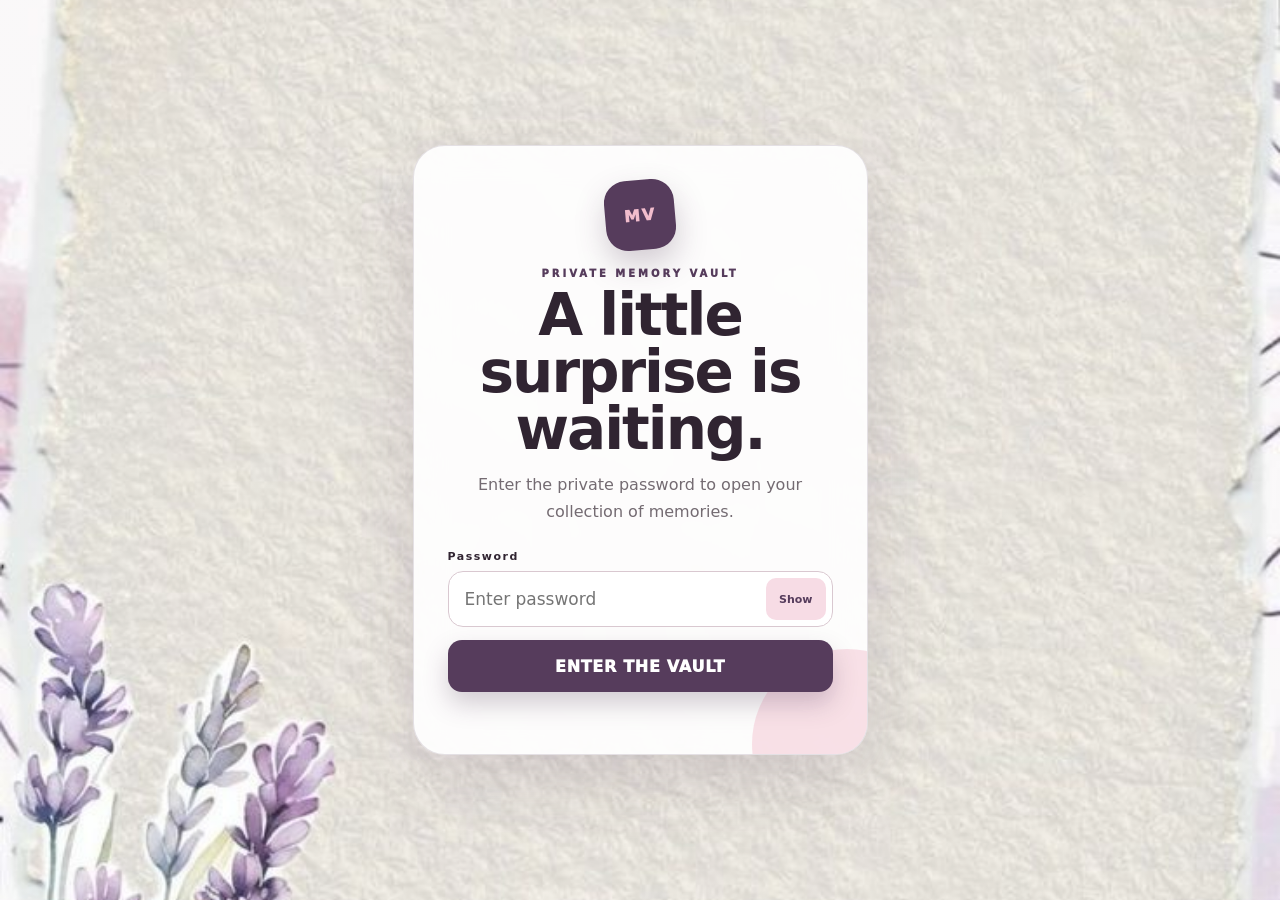
==== index.html @ 644dfeb8 "Add files via upload" ====
<!DOCTYPE html>
<html lang="en">
<head>
<meta charset="UTF-8">
<meta name="viewport" content="width=device-width, initial-scale=1.0">
<title>Memory Vault • Private Entry</title>
<link rel="stylesheet" href="css/style.css">
</head>
<body class="vault-page">
<main class="vault-shell">
  <section class="lock-card">
    <div class="vault-mark"><span>MV</span></div>
    <p class="eyebrow">PRIVATE MEMORY VAULT</p>
    <h1>A little surprise is waiting.</h1>
    <p class="sub">Enter the private password to open your collection of memories.</p>

    <form class="password-form" id="passwordForm">
      <label for="vaultPassword">Password</label>
      <div class="password-wrap">
        <input id="vaultPassword" type="password" inputmode="numeric" maxlength="4"
               placeholder="Enter password" autocomplete="off" required>
        <button type="button" id="togglePassword" class="eye-btn">Show</button>
      </div>
      <button class="unlock-btn" type="submit">ENTER THE VAULT</button>
      <p class="error" id="errorMsg"></p>
    </form>
  </section>
</main>
<script src="js/app.js"></script>
</body>
</html>
---- css/style.css ----
:root{
  --violet:#563c5c;
  --pink:#f2bdcd;
  --pink2:#f7dce5;
  --cream:#fff8fb;
  --ink:#302431;
  --white:#fff;
  --shadow:0 24px 70px rgba(86,60,92,.18);
}
*{box-sizing:border-box}
html{scroll-behavior:smooth}
body{margin:0;color:var(--ink);font-family:Inter,ui-sans-serif,system-ui,-apple-system,"Segoe UI",sans-serif;background:var(--cream);overflow-x:hidden}
a{text-decoration:none;color:inherit}
button,input{font:inherit}
button{cursor:pointer}
body:before{content:"";position:fixed;inset:0;pointer-events:none;opacity:.12;background-image:radial-gradient(rgba(86,60,92,.2) .6px,transparent .6px);background-size:6px 6px;z-index:50}

.vault-page{
  min-height:100vh;display:grid;place-items:center;padding:24px;
  background:
   radial-gradient(circle at 15% 15%,rgba(242,189,205,.55),transparent 30%),
   radial-gradient(circle at 85% 85%,rgba(86,60,92,.12),transparent 30%),
   linear-gradient(135deg,#fff8fb,#f7dce5);
}
.vault-shell{width:min(455px,100%)}
.lock-card{
  background:rgba(255,255,255,.9);border:1px solid rgba(86,60,92,.15);
  border-radius:32px;padding:34px;box-shadow:var(--shadow);backdrop-filter:blur(16px);
  position:relative;overflow:hidden;text-align:center
}
.lock-card:after{content:"";position:absolute;width:190px;height:190px;right:-75px;bottom:-85px;border-radius:50%;background:var(--pink);opacity:.45}
.vault-mark{width:70px;height:70px;margin:auto;border-radius:22px;background:var(--violet);display:grid;place-items:center;box-shadow:0 14px 30px rgba(86,60,92,.25);transform:rotate(-5deg)}
.vault-mark span{color:var(--pink);font-weight:1000;letter-spacing:2px}
.eyebrow{margin:18px 0 8px;color:var(--violet);font-size:10px;font-weight:1000;letter-spacing:3px}
h1{font-size:clamp(34px,7vw,58px);line-height:.98;letter-spacing:-2px;margin:0 0 15px}
h1 em{font-family:Georgia,serif;color:var(--violet);font-weight:500}
.sub,.section-sub{color:#746b72;line-height:1.65;max-width:620px;margin:0 auto 25px}
.password-form{text-align:left;position:relative;z-index:2}
.password-form label{display:block;font-size:11px;font-weight:900;letter-spacing:1.5px;margin:0 0 8px}
.password-wrap{position:relative}
.password-form input{width:100%;height:56px;border:1px solid #d9c8d0;border-radius:15px;background:#fff;padding:0 72px 0 16px;outline:none;font-size:17px;color:var(--ink)}
.password-form input:focus{border-color:var(--violet);box-shadow:0 0 0 4px rgba(86,60,92,.1)}
.eye-btn{position:absolute;right:7px;top:7px;height:42px;padding:0 13px;border:0;border-radius:10px;background:var(--pink2);color:var(--violet);font-size:11px;font-weight:900}
.unlock-btn,.outline-btn,.tiny-btn{border:0;border-radius:14px;font-weight:950;letter-spacing:.7px}
.unlock-btn{width:100%;height:52px;margin-top:13px;background:var(--violet);color:#fff;box-shadow:0 12px 25px rgba(86,60,92,.25);transition:.2s}
.unlock-btn:hover{transform:translateY(-2px);background:#452f4a}
.error{height:18px;color:#a52f55;font-size:12px;font-weight:800;margin:10px 0 0}

.topbar{height:70px;padding:0 5vw;display:flex;align-items:center;justify-content:space-between;position:sticky;top:0;z-index:40;background:rgba(255,248,251,.82);backdrop-filter:blur(16px);border-bottom:1px solid rgba(86,60,92,.1)}
.brand{font-size:13px;font-weight:1000;letter-spacing:2px}.brand span{color:var(--violet)}
.page-count{font-size:10px;font-weight:1000;letter-spacing:2px;color:var(--violet)}
.tiny-btn{background:var(--violet);color:#fff;padding:10px 14px;font-size:10px}

.home-page{
 min-height:100vh;background:
 radial-gradient(circle at 10% 10%,rgba(242,189,205,.5),transparent 28%),
 radial-gradient(circle at 90% 90%,rgba(86,60,92,.1),transparent 30%),
 linear-gradient(135deg,#fff8fb,#f7dce5);
}
.home-main,.gift-main{width:min(1100px,92%);margin:auto;position:relative;z-index:1}
.home-main{padding:72px 0 100px}
.home-hero{text-align:center;margin-bottom:42px}
.funny-quotes{display:flex;gap:10px;justify-content:center;flex-wrap:wrap;margin-top:25px}
.funny-quotes span{background:rgba(255,255,255,.8);border:1px solid rgba(86,60,92,.12);border-radius:99px;padding:10px 15px;font-size:11px;font-weight:800;color:#665a63;box-shadow:0 8px 22px rgba(86,60,92,.06)}
.gift-grid{display:grid;grid-template-columns:repeat(3,1fr);gap:25px}
.gift-card{text-align:center;display:block}
.gift-art{height:350px;border-radius:30px;background:linear-gradient(145deg,#fff,#f7dce5);border:1px solid rgba(86,60,92,.12);position:relative;display:grid;place-items:center;overflow:hidden;perspective:1000px;box-shadow:0 15px 45px rgba(86,60,92,.1);transition:.3s}
.gift-floor{position:absolute;bottom:40px;width:210px;height:42px;background:rgba(56,35,61,.22);filter:blur(17px);border-radius:50%;transition:.4s}
.css-gift{width:220px;height:220px;position:relative;transform-style:preserve-3d;transform:rotateX(8deg) rotateY(-15deg);transition:transform .55s cubic-bezier(.2,.8,.2,1);z-index:2}
.gift-body{position:absolute;left:18px;top:82px;width:184px;height:118px;border-radius:5px 5px 14px 14px;background:linear-gradient(90deg,#6d4a74,#563c5c 43%,#68466f);box-shadow:inset -18px -12px 24px rgba(30,18,35,.25),inset 10px 8px 14px rgba(255,255,255,.1),12px 17px 18px rgba(49,28,54,.25)}
.gift-body:after{content:"";position:absolute;right:-12px;top:12px;width:12px;height:92px;background:#422c47;transform:skewY(-18deg);transform-origin:left top;border-radius:0 4px 8px 0}
.gift-ribbon-v{position:absolute;left:76px;top:0;width:34px;height:100%;background:linear-gradient(90deg,#e7a7bb,#f2bdcd 48%,#c97f9b);box-shadow:inset 5px 0 7px rgba(255,255,255,.25),inset -5px 0 7px rgba(100,45,73,.15)}
.gift-ribbon-h{position:absolute;left:0;top:48px;width:100%;height:25px;background:linear-gradient(#e5a1b7,#f2bdcd,#ca809b);box-shadow:0 4px 7px rgba(70,35,55,.16)}
.gift-lid{position:absolute;left:7px;top:62px;width:200px;height:52px;transform-style:preserve-3d;transition:transform .55s cubic-bezier(.2,.8,.2,1);z-index:4}
.lid-top{position:absolute;left:0;top:0;width:200px;height:44px;border-radius:7px 7px 5px 5px;background:linear-gradient(145deg,#76517d,#563c5c 58%,#452e4a);box-shadow:inset 10px 7px 12px rgba(255,255,255,.13),inset -10px -8px 14px rgba(30,15,35,.24),0 10px 14px rgba(50,28,55,.2)}
.lid-side{position:absolute;right:-9px;top:8px;width:10px;height:39px;background:#3d2841;transform:skewY(-22deg);border-radius:0 3px 4px 0}
.lid-ribbon-v{position:absolute;left:82px;top:0;width:35px;height:44px;background:linear-gradient(90deg,#d88fa7,#f2bdcd,#bd6d89);z-index:2;box-shadow:inset 5px 0 5px rgba(255,255,255,.2)}
.gift-bow{position:absolute;left:65px;top:25px;width:90px;height:60px;z-index:6}
.bow-loop{position:absolute;width:58px;height:40px;border:13px solid #f2bdcd;background:linear-gradient(145deg,#f6d3df,#d88fa7);box-shadow:inset 5px 4px 6px rgba(255,255,255,.3),0 6px 8px rgba(70,35,55,.18)}
.bow-left{left:-10px;top:3px;border-radius:70% 35% 65% 45%;transform:rotate(-25deg)}
.bow-right{right:-10px;top:3px;border-radius:35% 70% 45% 65%;transform:rotate(25deg)}
.bow-knot{position:absolute;left:34px;top:14px;width:27px;height:29px;border-radius:45%;background:linear-gradient(145deg,#f6d3df,#bf718c);box-shadow:inset 4px 3px 4px rgba(255,255,255,.28),0 6px 8px rgba(70,35,55,.2)}
.gift-sticker{position:absolute;right:28px;top:28px;z-index:8;width:64px;height:64px;border-radius:50%;display:grid;place-items:center;background:var(--violet);color:var(--pink);font-size:10px;font-weight:1000;line-height:1.05;transform:rotate(8deg);box-shadow:0 8px 16px rgba(86,60,92,.2);transition:.35s}
.gift-card:hover .gift-art{transform:translateY(-6px);box-shadow:0 30px 65px rgba(86,60,92,.2);border-color:rgba(86,60,92,.3)}
.gift-card:hover .css-gift{transform:translateY(-18px) rotateX(12deg) rotateY(-22deg) rotateZ(-2deg) scale(1.07)}
.gift-card:hover .gift-lid{transform:translateY(-14px) rotateZ(-2deg) rotateX(9deg)}
.gift-card:hover .gift-floor{transform:scale(1.3);opacity:.55}
.gift-card:hover .gift-sticker{transform:rotate(-8deg) scale(1.12) translateY(-4px)}
.sparkle{position:absolute;color:var(--violet);font-size:24px;opacity:0;z-index:9}
.sparkle-a{left:13%;top:25%}.sparkle-b{right:15%;bottom:25%}
.gift-card:hover .sparkle{opacity:1;animation:sparkle .9s ease-in-out infinite alternate}
@keyframes sparkle{to{transform:scale(1.4) rotate(20deg);opacity:.4}}

.g1-page{background:radial-gradient(circle at 12% 15%,rgba(242,189,205,.5),transparent 28%),linear-gradient(135deg,#fff8fb,#f7dce5)}
.g2-page{background:radial-gradient(circle at 88% 18%,rgba(242,189,205,.55),transparent 30%),linear-gradient(135deg,#fff8fb,#f2e6eb)}
.g3-page{background:radial-gradient(circle at 50% 10%,rgba(86,60,92,.13),transparent 30%),linear-gradient(135deg,#f7dce5,#fff8fb)}
.gift-main{padding:65px 0 90px}.gift-main section{text-align:center}

.envelope-wrap{margin:50px auto 28px;perspective:1000px}
.envelope{width:min(540px,94vw);height:320px;border:0;background:none;position:relative;cursor:pointer;transform-style:preserve-3d;filter:drop-shadow(0 28px 25px rgba(86,60,92,.18))}
.envelope-back,.envelope-front,.flap{position:absolute;inset:0;border-radius:12px}
.envelope-back{background:var(--violet)}
.envelope-front{background:#68486f;clip-path:polygon(0 42%,50% 72%,100% 42%,100% 100%,0 100%);z-index:4}
.flap{background:var(--pink);clip-path:polygon(0 0,100% 0,50% 58%);transform-origin:top;z-index:5;transition:transform .9s cubic-bezier(.2,.8,.15,1)}
.letter-paper{position:absolute;left:8%;width:84%;height:245px;top:24px;background:#fff;border-radius:6px;z-index:3;padding:34px 30px;text-align:left;font-family:Georgia,serif;font-size:18px;line-height:1.7;transform:translateY(75px);transition:.9s cubic-bezier(.2,.8,.15,1);box-shadow:0 8px 20px rgba(0,0,0,.1)}
.envelope.open .flap{transform:rotateX(180deg);z-index:2}.envelope.open .letter-paper{transform:translateY(-100px)}
.cursor{color:var(--violet);animation:blink .7s infinite}@keyframes blink{50%{opacity:0}}
.message-controls{display:flex;gap:10px;justify-content:center;flex-wrap:wrap;margin-top:25px}.outline-btn{background:#fff;border:1px solid rgba(86,60,92,.2);color:var(--violet);padding:12px 17px;font-size:11px}.outline-btn:hover{background:var(--pink2)}

.polaroid-scene{width:min(850px,100%);height:570px;margin:35px auto 15px;position:relative;background:rgba(86,60,92,.08);border-radius:30px;overflow:hidden}
.polaroid{position:absolute;width:245px;background:#fff;padding:10px 10px 35px;box-shadow:0 18px 35px rgba(86,60,92,.2);transition:.4s;cursor:pointer}
.polaroid img{display:block;width:100%;aspect-ratio:4/5;object-fit:cover;background:var(--pink2)}
.polaroid b{position:absolute;bottom:10px;left:0;right:0;text-align:center;font-size:10px;letter-spacing:2px;color:var(--violet)}
.p1{left:8%;top:13%;transform:rotate(-9deg)}.p2{left:36%;top:24%;transform:rotate(4deg)}.p3{right:8%;top:10%;transform:rotate(8deg)}
.polaroid:hover{z-index:8;transform:translateY(-16px) rotate(0deg) scale(1.08);box-shadow:0 30px 60px rgba(86,60,92,.3)}
.polaroid-decor{position:absolute;right:-80px;bottom:-130px;width:300px;opacity:.16;transform:rotate(8deg);pointer-events:none}

.scratch-stage h1{margin-bottom:20px}
.scratch-card{width:min(760px,96vw);height:470px;margin:35px auto 15px;position:relative;overflow:hidden;border-radius:28px;background:#fff;box-shadow:var(--shadow);touch-action:none;isolation:isolate}
.reveal-content{height:100%;display:grid;grid-template-columns:45% 55%;background:var(--violet);text-align:left}
.reveal-content img{width:100%;height:100%;object-fit:cover;background:var(--pink2)}
.reveal-copy{padding:45px 35px;color:#fff;display:flex;flex-direction:column;justify-content:center}.reveal-copy span{color:var(--pink);font-size:10px;font-weight:1000;letter-spacing:3px}.reveal-copy h2{font:500 39px/1.05 Georgia,serif;margin:10px 0}.reveal-copy p{line-height:1.6;color:#f7dce5}
#scratchCanvas{position:absolute;inset:0;width:100%;height:100%;z-index:5;touch-action:none;cursor:crosshair;display:block}
.scratch-cover-text{position:absolute;inset:0;z-index:6;display:grid;place-content:center;gap:7px;color:#fff;text-align:center;pointer-events:none;text-shadow:0 2px 8px rgba(40,20,40,.2);transition:.3s}
.scratch-cover-text strong{font-size:20px;letter-spacing:4px}.scratch-cover-text small{font-size:11px;letter-spacing:1px}.scratch-cover-text.hidden{opacity:0}

@media(max-width:850px){
 .gift-grid{grid-template-columns:1fr 1fr}.gift-art{height:320px}
 .polaroid-scene{height:520px}.polaroid{width:210px}
}
@media(max-width:600px){
 .topbar{padding:0 18px}.lock-card{padding:28px 20px}
 .gift-grid{grid-template-columns:1fr}.gift-art{height:300px}
 .home-main,.gift-main{padding-top:45px}
 .polaroid-scene{height:720px}
 .polaroid{width:210px}
 .p1{left:50%;top:7%;transform:translateX(-50%) rotate(-7deg)}
 .p2{left:50%;top:31%;transform:translateX(-50%) rotate(4deg)}
 .p3{right:auto;left:50%;top:55%;transform:translateX(-50%) rotate(-5deg)}
 .polaroid:hover{transform:translateX(-50%) translateY(-12px) rotate(0) scale(1.05)}
 .scratch-card{height:600px}.reveal-content{grid-template-columns:1fr}
 .reveal-content img{height:235px}.reveal-copy{padding:25px}.reveal-copy h2{font-size:31px}
 .envelope{height:260px}.letter-paper{height:205px;font-size:15px;padding:25px 18px}
}
/* Real 3D gift image presentation */
.real-gift-box{width:min(340px,78%);height:auto;object-fit:contain;position:relative;z-index:3;filter:drop-shadow(0 28px 22px rgba(50,28,55,.28));transform:translateY(6px) rotate(-1.5deg) scale(1);transform-origin:50% 82%;transition:transform .55s cubic-bezier(.2,.8,.2,1),filter .55s}
.gift-card:hover .real-gift-box{transform:translateY(-20px) rotate(1.5deg) scale(1.06);filter:drop-shadow(0 38px 28px rgba(50,28,55,.36))}
.g1-art,.g3-art{display:block;width:min(520px,90vw);height:auto;margin:0 auto 18px;filter:drop-shadow(0 18px 22px rgba(86,60,92,.14));transition:.45s}
.g1-art:hover,.g3-art:hover{transform:translateY(-8px) scale(1.02);filter:drop-shadow(0 28px 28px rgba(86,60,92,.22))}

.vault-page{background-image:linear-gradient(rgba(255,255,255,.12),rgba(255,255,255,.12)),url("../img/lock-bg.jpg");background-size:cover;background-position:center;background-attachment:fixed}
.home-page{background-image:linear-gradient(rgba(255,255,255,.08),rgba(255,255,255,.08)),url("../img/home-bg.jpg");background-size:cover;background-position:center;background-attachment:fixed}
.g1-page{background-image:linear-gradient(rgba(255,255,255,.08),rgba(255,255,255,.08)),url("../img/g1-bg.png");background-size:cover;background-position:center;background-attachment:fixed}
.g2-page{background-image:linear-gradient(rgba(255,255,255,.08),rgba(255,255,255,.08)),url("../img/g2-bg.jpg");background-size:cover;background-position:center;background-attachment:fixed}
.g3-page{background-image:linear-gradient(rgba(255,255,255,.08),rgba(255,255,255,.08)),url("../img/g3-bg.png");background-size:cover;background-position:center;background-attachment:fixed}

@media (max-width: 700px){
  .real-gift-box{width:min(290px,82vw)}
  .gift-art{height:310px}
}
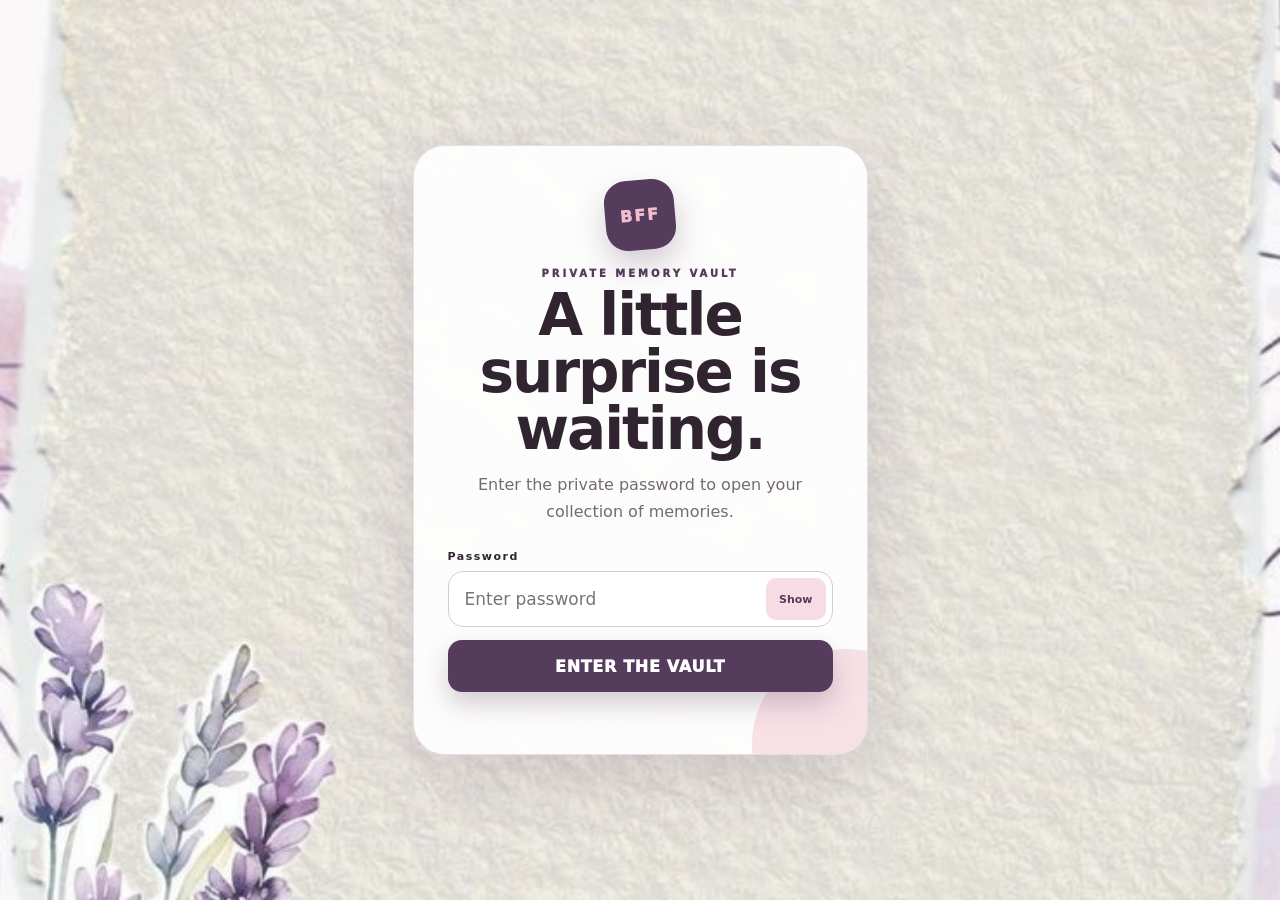
==== commit 7b4c490f: "Change title and vault mark in index.html" ====
--- a/index.html
+++ b/index.html
@@ -3,13 +3,13 @@
 <head>
 <meta charset="UTF-8">
 <meta name="viewport" content="width=device-width, initial-scale=1.0">
-<title>Memory Vault • Private Entry</title>
+<title>BestFriendForever • Private Entry</title>
 <link rel="stylesheet" href="css/style.css">
 </head>
 <body class="vault-page">
 <main class="vault-shell">
   <section class="lock-card">
-    <div class="vault-mark"><span>MV</span></div>
+    <div class="vault-mark"><span>BFF</span></div>
     <p class="eyebrow">PRIVATE MEMORY VAULT</p>
     <h1>A little surprise is waiting.</h1>
     <p class="sub">Enter the private password to open your collection of memories.</p>
